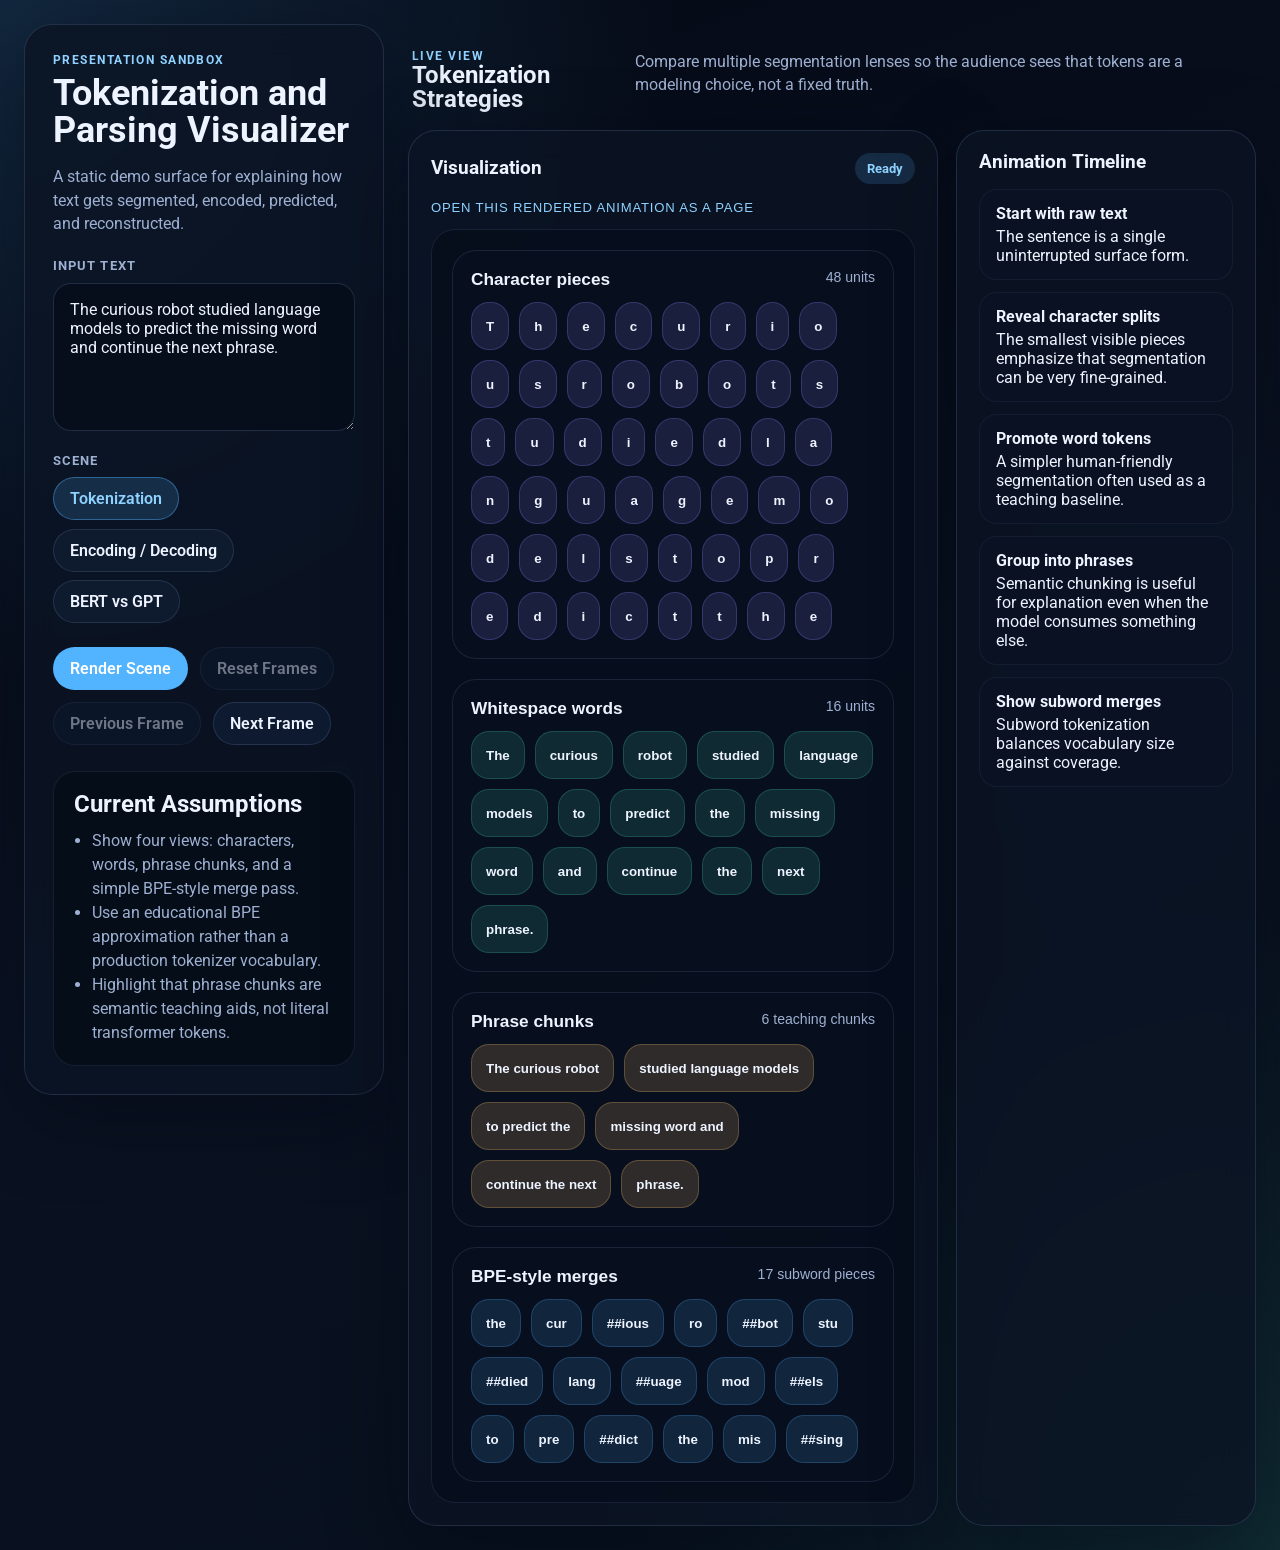
==== index.html @ 613c5dc3 "Build tokenization visualizer app" ====
<!DOCTYPE html>
<html lang="en">
  <head>
    <meta charset="UTF-8" />
    <meta name="viewport" content="width=device-width, initial-scale=1.0" />
    <title>Tokenization and Parsing Visualizer</title>
    <link rel="preconnect" href="https://fonts.googleapis.com" />
    <link rel="preconnect" href="https://fonts.gstatic.com" crossorigin />
    <link
      href="https://fonts.googleapis.com/css2?family=Roboto:wght@400;500;700&display=swap"
      rel="stylesheet"
    />
    <link rel="stylesheet" href="./styles.css" />
  </head>
  <body>
    <div class="page-shell">
      <aside class="control-panel">
        <div class="eyebrow">Presentation Sandbox</div>
        <h1>Tokenization and Parsing Visualizer</h1>
        <p class="lede">
          A static demo surface for explaining how text gets segmented, encoded,
          predicted, and reconstructed.
        </p>

        <label class="field">
          <span>Input text</span>
          <textarea id="sourceText" rows="6">
The curious robot studied language models to predict the missing word and continue the next phrase.</textarea
          >
        </label>

        <div class="field">
          <span>Scene</span>
          <div class="scene-tabs" id="sceneTabs"></div>
        </div>

        <div class="button-row">
          <button id="renderButton" class="button button-primary">Render Scene</button>
          <button id="resetButton" class="button">Reset Frames</button>
          <button id="prevFrameButton" class="button">Previous Frame</button>
          <button id="nextFrameButton" class="button">Next Frame</button>
        </div>

        <section class="assumption-card">
          <h2>Current Assumptions</h2>
          <ul id="assumptionList"></ul>
        </section>
      </aside>

      <main class="stage-panel">
        <header class="stage-header">
          <div>
            <div class="eyebrow">Live View</div>
            <h2 id="sceneTitle">Tokenization Strategies</h2>
          </div>
          <p id="sceneSubtitle" class="scene-subtitle"></p>
        </header>

        <section class="stage-grid">
          <div class="stage-card stage-card-large">
            <div class="card-header">
              <h3>Visualization</h3>
              <div id="stepBadge" class="step-badge">Ready</div>
            </div>
            <button id="visualizationLink" class="visualization-link" type="button">
              <span class="visualization-link-label">Open this rendered animation as a page</span>
              <div id="visualizationStage" class="visualization-stage"></div>
            </button>
          </div>

          <div class="stage-card">
            <div class="card-header">
              <h3>Animation Timeline</h3>
            </div>
            <ol id="timelineList" class="timeline-list"></ol>
          </div>
        </section>
      </main>
    </div>

    <script type="module" src="./src/app.js"></script>
  </body>
</html>
---- styles.css ----
:root {
  --bg: #09111f;
  --panel: rgba(11, 20, 36, 0.82);
  --panel-strong: #12213b;
  --panel-border: rgba(136, 167, 217, 0.18);
  --ink: #edf3ff;
  --muted: #9eb0d1;
  --accent: #52b3ff;
  --accent-soft: rgba(82, 179, 255, 0.16);
  --accent-strong: #8fd2ff;
  --teal: #46d1ba;
  --gold: #ffc86b;
  --violet: #8d89ff;
  --shadow: 0 24px 80px rgba(1, 7, 18, 0.45);
  --radius: 28px;
}

* {
  box-sizing: border-box;
}

body {
  margin: 0;
  min-height: 100vh;
  font-family: "Roboto", sans-serif;
  color: var(--ink);
  background:
    radial-gradient(circle at top left, rgba(82, 179, 255, 0.18), transparent 34%),
    radial-gradient(circle at bottom right, rgba(70, 209, 186, 0.14), transparent 32%),
    linear-gradient(160deg, #040914 0%, #0a1222 52%, #07101d 100%);
}

.page-shell {
  display: grid;
  grid-template-columns: minmax(300px, 360px) 1fr;
  gap: 24px;
  padding: 24px;
}

.control-panel,
.stage-card {
  background: var(--panel);
  backdrop-filter: blur(16px);
  border: 1px solid var(--panel-border);
  border-radius: var(--radius);
  box-shadow: var(--shadow);
}

.control-panel {
  padding: 28px;
  position: sticky;
  top: 24px;
  height: fit-content;
}

.eyebrow {
  text-transform: uppercase;
  letter-spacing: 0.12em;
  font-size: 0.75rem;
  font-weight: 700;
  color: var(--accent-strong);
}

h1,
h2,
h3 {
  margin: 0;
  font-family: "Roboto", sans-serif;
  line-height: 1.04;
}

h1 {
  font-size: clamp(2rem, 2.8vw, 3.1rem);
  margin-top: 8px;
}

.lede,
.scene-subtitle {
  color: var(--muted);
  font-size: 0.98rem;
  line-height: 1.5;
}

.field {
  display: grid;
  gap: 10px;
  margin-top: 22px;
}

.field span {
  font-size: 0.84rem;
  text-transform: uppercase;
  letter-spacing: 0.08em;
  color: var(--muted);
  font-weight: 700;
}

textarea,
input[type="range"] {
  width: 100%;
}

textarea {
  padding: 16px;
  border-radius: 18px;
  border: 1px solid rgba(136, 167, 217, 0.2);
  background: rgba(6, 14, 28, 0.88);
  color: var(--ink);
  font: inherit;
  resize: vertical;
}

.inline-fields {
  display: grid;
  grid-template-columns: 1fr 1fr;
  gap: 12px;
}

.inline-fields label {
  display: grid;
  gap: 10px;
}

.scene-tabs {
  display: flex;
  flex-wrap: wrap;
  gap: 8px;
}

.scene-tab,
.button {
  appearance: none;
  border: 1px solid rgba(136, 167, 217, 0.18);
  border-radius: 999px;
  padding: 11px 16px;
  font: inherit;
  font-weight: 600;
  cursor: pointer;
  transition:
    transform 140ms ease,
    background-color 140ms ease,
    border-color 140ms ease;
}

.scene-tab {
  background: rgba(15, 28, 50, 0.88);
  color: var(--ink);
}

.scene-tab.active,
.scene-tab:hover,
.button:hover {
  transform: translateY(-1px);
  border-color: rgba(82, 179, 255, 0.42);
}

.scene-tab.active {
  background: var(--accent-soft);
  color: var(--accent-strong);
}

.button-row {
  display: flex;
  flex-wrap: wrap;
  gap: 12px;
  margin-top: 24px;
}

.button {
  background: rgba(15, 28, 50, 0.92);
  color: var(--ink);
}

.button:disabled {
  opacity: 0.45;
  cursor: not-allowed;
  transform: none;
}

.button-primary {
  background: var(--accent);
  color: white;
  border-color: transparent;
}

.assumption-card {
  margin-top: 26px;
  padding: 20px;
  border-radius: 22px;
  background: rgba(4, 10, 20, 0.62);
  border: 1px solid rgba(136, 167, 217, 0.12);
}

.assumption-card ul {
  margin: 12px 0 0;
  padding-left: 18px;
  color: var(--muted);
  line-height: 1.5;
}

.stage-panel {
  display: grid;
  gap: 18px;
}

.stage-header {
  display: flex;
  align-items: end;
  justify-content: space-between;
  gap: 24px;
  padding: 10px 4px 0;
}

.stage-grid {
  display: grid;
  grid-template-columns: minmax(0, 1.7fr) minmax(300px, 0.8fr);
  gap: 18px;
}

.stage-card {
  padding: 22px;
  min-width: 0;
}

.card-header {
  display: flex;
  align-items: center;
  justify-content: space-between;
  gap: 12px;
  margin-bottom: 16px;
}

.visualization-link {
  display: grid;
  gap: 14px;
  width: 100%;
  padding: 0;
  border: 0;
  background: transparent;
  color: inherit;
  text-align: left;
  cursor: pointer;
}

.visualization-link:hover .visualization-stage {
  border-color: rgba(82, 179, 255, 0.26);
  background: rgba(10, 20, 38, 0.92);
}

.visualization-link-label {
  font-size: 0.82rem;
  letter-spacing: 0.06em;
  text-transform: uppercase;
  color: var(--accent-strong);
}

.step-badge {
  border-radius: 999px;
  padding: 8px 12px;
  font-size: 0.82rem;
  font-weight: 700;
  color: var(--accent-strong);
  background: var(--accent-soft);
}

.visualization-stage {
  display: grid;
  gap: 20px;
  align-content: start;
  padding: 20px;
  border-radius: 24px;
  border: 1px solid rgba(136, 167, 217, 0.12);
  background: rgba(6, 14, 28, 0.7);
}

.token-row,
.id-row,
.candidate-row,
.generation-row {
  display: flex;
  flex-wrap: wrap;
  gap: 10px;
}

.token-chip,
.id-chip,
.candidate-chip,
.generation-chip {
  border-radius: 18px;
  padding: 12px 14px;
  min-height: 48px;
  display: inline-flex;
  align-items: center;
  gap: 8px;
  font-weight: 600;
  border: 1px solid transparent;
  transition:
    transform 220ms ease,
    opacity 220ms ease,
    background-color 220ms ease,
    border-color 220ms ease;
}

.token-chip {
  background: rgba(70, 209, 186, 0.12);
  border-color: rgba(70, 209, 186, 0.22);
}

.token-chip.active,
.id-chip.active,
.candidate-chip.active,
.generation-chip.active {
  transform: translateY(-4px) scale(1.02);
  opacity: 1;
}

.token-chip.dim,
.id-chip.dim,
.candidate-chip.dim,
.generation-chip.dim {
  opacity: 0.42;
}

.token-chip[data-kind="char"] {
  background: rgba(141, 137, 255, 0.14);
  border-color: rgba(141, 137, 255, 0.24);
}

.token-chip[data-kind="word"] {
  background: rgba(70, 209, 186, 0.14);
}

.token-chip[data-kind="phrase"] {
  background: rgba(255, 200, 107, 0.16);
  border-color: rgba(255, 200, 107, 0.24);
}

.token-chip[data-kind="bpe"] {
  background: rgba(82, 179, 255, 0.14);
  border-color: rgba(82, 179, 255, 0.22);
}

.lane {
  display: grid;
  gap: 12px;
  padding: 18px;
  border-radius: 24px;
  background: rgba(8, 16, 31, 0.78);
  border: 1px solid rgba(136, 167, 217, 0.14);
}

.lane-header {
  display: flex;
  justify-content: space-between;
  gap: 12px;
}

.lane-title {
  font-size: 1.08rem;
  font-weight: 700;
}

.lane-meta {
  font-size: 0.88rem;
  color: var(--muted);
}

.mapping-grid {
  display: grid;
  grid-template-columns: repeat(auto-fit, minmax(150px, 1fr));
  gap: 12px;
}

.mapping-card {
  padding: 16px;
  border-radius: 20px;
  background: rgba(18, 33, 59, 0.7);
  border: 1px solid rgba(136, 167, 217, 0.12);
}

.mapping-card strong {
  display: block;
  font-size: 1.4rem;
}

.timeline-list {
  margin: 0;
  padding: 0;
  list-style: none;
  display: grid;
  gap: 12px;
}

.timeline-list li {
  padding: 14px 16px;
  border-radius: 18px;
  background: rgba(10, 19, 36, 0.82);
  border: 1px solid rgba(136, 167, 217, 0.08);
  cursor: pointer;
}

.timeline-list li.active {
  border-color: rgba(82, 179, 255, 0.28);
  background: var(--accent-soft);
}

.timeline-list li strong {
  display: block;
  margin-bottom: 4px;
}

.standalone-shell {
  max-width: 1200px;
  margin: 0 auto;
  padding: 24px;
}

.standalone-stage {
  margin-top: 20px;
}

@media (max-width: 1080px) {
  .page-shell,
  .stage-grid {
    grid-template-columns: 1fr;
  }

  .control-panel {
    position: static;
  }
}

@media (prefers-reduced-motion: reduce) {
  *,
  *::before,
  *::after {
    animation: none !important;
    transition: none !important;
    scroll-behavior: auto !important;
  }
}
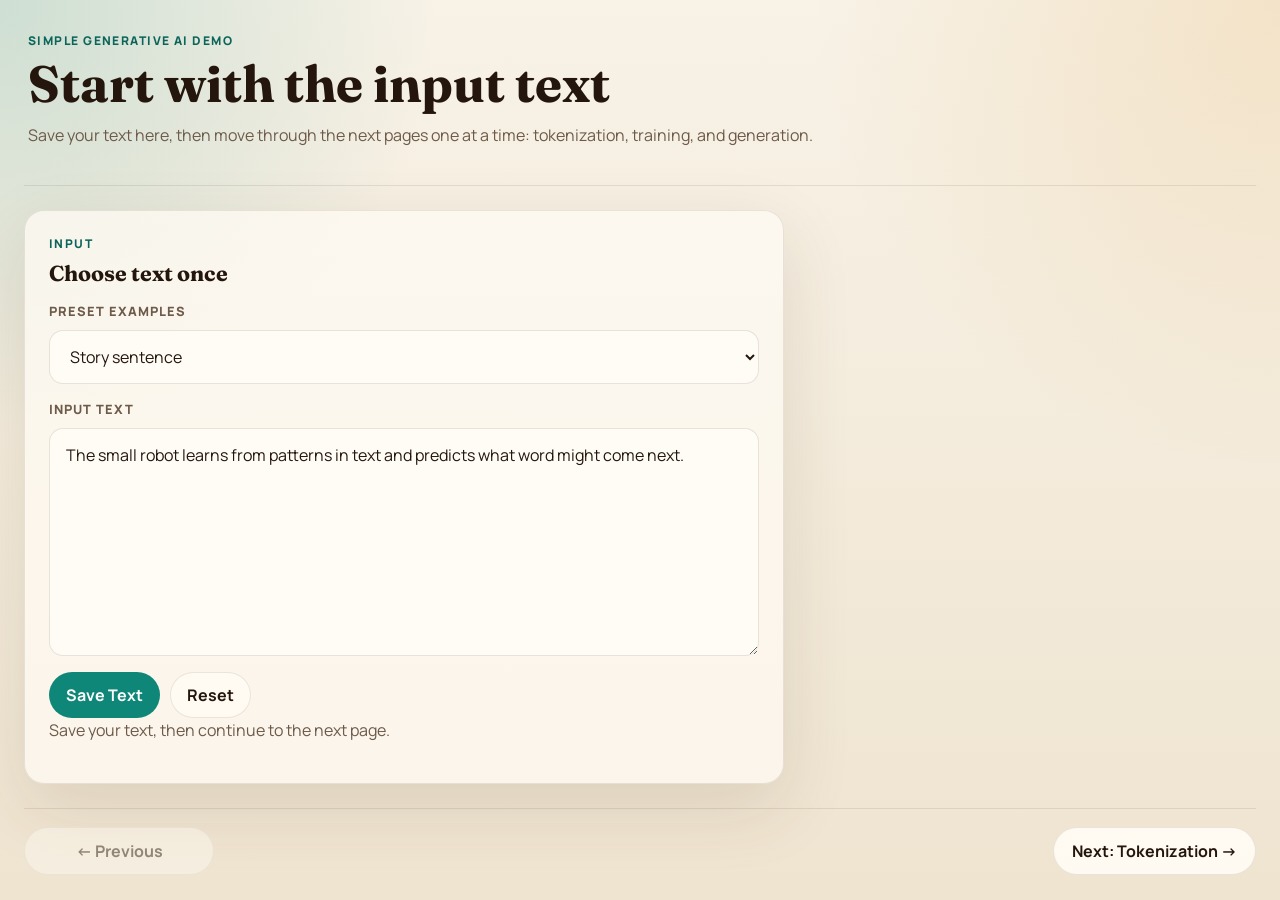
==== commit 63c5263b: "user flow updated" ====
--- a/index.html
+++ b/index.html
@@ -3,81 +3,66 @@
   <head>
     <meta charset="UTF-8" />
     <meta name="viewport" content="width=device-width, initial-scale=1.0" />
-    <title>Tokenization and Parsing Visualizer</title>
+    <title>Simple Generative AI Demo</title>
     <link rel="preconnect" href="https://fonts.googleapis.com" />
     <link rel="preconnect" href="https://fonts.gstatic.com" crossorigin />
     <link
-      href="https://fonts.googleapis.com/css2?family=Roboto:wght@400;500;700&display=swap"
+      href="https://fonts.googleapis.com/css2?family=Fraunces:opsz,wght@9..144,600;9..144,700&family=Manrope:wght@400;500;600;700;800&display=swap"
       rel="stylesheet"
     />
-    <link rel="stylesheet" href="./styles.css" />
+    <link rel="stylesheet" href="./style.css" />
   </head>
-  <body>
-    <div class="page-shell">
-      <aside class="control-panel">
-        <div class="eyebrow">Presentation Sandbox</div>
-        <h1>Tokenization and Parsing Visualizer</h1>
-        <p class="lede">
-          A static demo surface for explaining how text gets segmented, encoded,
-          predicted, and reconstructed.
+  <body data-page="home">
+    <div class="site-shell">
+      <header class="top-banner">
+        <p class="eyebrow">Simple Generative AI Demo</p>
+        <h1>Start with the input text</h1>
+        <p class="lead">
+          Save your text here, then move through the next pages one at a time:
+          tokenization, training, and generation.
         </p>
+      </header>
 
-        <label class="field">
-          <span>Input text</span>
-          <textarea id="sourceText" rows="6">
-The curious robot studied language models to predict the missing word and continue the next phrase.</textarea
-          >
-        </label>
-
-        <div class="field">
-          <span>Scene</span>
-          <div class="scene-tabs" id="sceneTabs"></div>
-        </div>
-
-        <div class="button-row">
-          <button id="renderButton" class="button button-primary">Render Scene</button>
-          <button id="resetButton" class="button">Reset Frames</button>
-          <button id="prevFrameButton" class="button">Previous Frame</button>
-          <button id="nextFrameButton" class="button">Next Frame</button>
-        </div>
-
-        <section class="assumption-card">
-          <h2>Current Assumptions</h2>
-          <ul id="assumptionList"></ul>
-        </section>
-      </aside>
-
-      <main class="stage-panel">
-        <header class="stage-header">
-          <div>
-            <div class="eyebrow">Live View</div>
-            <h2 id="sceneTitle">Tokenization Strategies</h2>
-          </div>
-          <p id="sceneSubtitle" class="scene-subtitle"></p>
-        </header>
-
-        <section class="stage-grid">
-          <div class="stage-card stage-card-large">
-            <div class="card-header">
-              <h3>Visualization</h3>
-              <div id="stepBadge" class="step-badge">Ready</div>
-            </div>
-            <button id="visualizationLink" class="visualization-link" type="button">
-              <span class="visualization-link-label">Open this rendered animation as a page</span>
-              <div id="visualizationStage" class="visualization-stage"></div>
-            </button>
+      <main class="home-single">
+        <section class="panel-flat control-card">
+          <div class="section-head">
+            <p class="eyebrow">Input</p>
+            <h2>Choose text once</h2>
           </div>
 
-          <div class="stage-card">
-            <div class="card-header">
-              <h3>Animation Timeline</h3>
-            </div>
-            <ol id="timelineList" class="timeline-list"></ol>
+          <label class="field">
+            <span>Preset examples</span>
+            <select id="presetSelect">
+              <option value="story">Story sentence</option>
+              <option value="science">Science sentence</option>
+              <option value="chat">Chat example</option>
+              <option value="poetry">Poetry line</option>
+              <option value="code">Code description</option>
+            </select>
+          </label>
+
+          <label class="field">
+            <span>Input text</span>
+            <textarea id="inputText" rows="8"></textarea>
+          </label>
+
+          <div class="button-row">
+            <button id="saveTextButton" class="button primary" type="button">Save Text</button>
+            <button id="resetTextButton" class="button secondary" type="button">Reset</button>
           </div>
+
+          <p class="helper-text" id="saveStatus">
+            Save your text, then continue to the next page.
+          </p>
         </section>
       </main>
+
+      <nav class="pager-nav">
+        <span class="pager-link disabled" aria-hidden="true">← Previous</span>
+        <a class="pager-link" href="./tokenization.html">Next: Tokenization →</a>
+      </nav>
     </div>
 
-    <script type="module" src="./src/app.js"></script>
+    <script src="./script.js"></script>
   </body>
 </html>
--- a/style.css
+++ b/style.css
@@ -0,0 +1,681 @@
+:root {
+  --bg: #f4eee1;
+  --surface: rgba(255, 251, 244, 0.82);
+  --surface-strong: #fffaf1;
+  --ink: #24160d;
+  --muted: #6d5a49;
+  --line: rgba(92, 68, 43, 0.12);
+  --accent: #0f8778;
+  --accent-soft: rgba(15, 135, 120, 0.12);
+  --accent-strong: #0c655a;
+  --gold: #dda03e;
+  --sky: #7797ff;
+  --rose: #cf755f;
+  --shadow: 0 24px 70px rgba(70, 48, 25, 0.12);
+  --radius-xl: 28px;
+  --radius-lg: 20px;
+  --radius-md: 14px;
+}
+
+* {
+  box-sizing: border-box;
+}
+
+body {
+  margin: 0;
+  min-height: 100vh;
+  font-family: "Manrope", sans-serif;
+  color: var(--ink);
+  background:
+    radial-gradient(circle at top left, rgba(15, 135, 120, 0.18), transparent 28%),
+    radial-gradient(circle at top right, rgba(221, 160, 62, 0.18), transparent 30%),
+    linear-gradient(180deg, #f8f2e7 0%, #efe4d0 100%);
+}
+
+button,
+input,
+select,
+textarea {
+  font: inherit;
+}
+
+a {
+  color: inherit;
+  text-decoration: none;
+}
+
+h1,
+h2,
+h3 {
+  font-family: "Fraunces", serif;
+}
+
+h1,
+h2,
+h3,
+p {
+  margin-top: 0;
+}
+
+.site-shell {
+  max-width: 1380px;
+  margin: 0 auto;
+  padding: 24px;
+}
+
+.panel-flat {
+  border: 1px solid var(--line);
+  border-radius: 20px;
+  background: rgba(255, 251, 244, 0.72);
+  box-shadow: var(--shadow);
+}
+
+.top-banner {
+  margin-bottom: 24px;
+  padding: 8px 4px 20px;
+  border-bottom: 1px solid rgba(92, 68, 43, 0.12);
+}
+
+.eyebrow {
+  margin-bottom: 10px;
+  text-transform: uppercase;
+  letter-spacing: 0.12em;
+  font-size: 0.75rem;
+  font-weight: 800;
+  color: var(--accent-strong);
+}
+
+h1 {
+  font-size: clamp(2.2rem, 4vw, 4.3rem);
+  line-height: 0.98;
+  margin-bottom: 14px;
+}
+
+h2 {
+  font-size: 1.35rem;
+  line-height: 1.1;
+  margin-bottom: 0;
+}
+
+.lead,
+.helper-text,
+.meaning-box p {
+  color: var(--muted);
+  line-height: 1.6;
+}
+
+.compact-lead {
+  margin-bottom: 16px;
+}
+
+.chip {
+  display: inline-flex;
+  align-items: center;
+  justify-content: center;
+  padding: 10px 14px;
+  border-radius: 999px;
+  background: var(--accent-soft);
+  color: var(--accent-strong);
+  font-weight: 700;
+}
+
+.chip.subtle {
+  background: rgba(92, 68, 43, 0.08);
+  color: var(--muted);
+}
+
+.home-grid,
+.home-single,
+.phase-layout {
+  display: grid;
+  gap: 24px;
+}
+
+.home-single {
+  max-width: 760px;
+}
+
+.phase-layout {
+  grid-template-columns: minmax(300px, 380px) minmax(0, 1fr);
+  align-items: start;
+}
+
+.control-card,
+.sidebar-card,
+.explanation-card,
+.stage-card {
+  padding: 24px;
+}
+
+.sidebar-card {
+  position: sticky;
+  top: 20px;
+}
+
+.panel-block + .panel-block {
+  margin-top: 24px;
+  padding-top: 24px;
+  border-top: 1px solid var(--line);
+}
+
+.section-head {
+  margin-bottom: 16px;
+}
+
+.field {
+  display: grid;
+  gap: 10px;
+  margin-bottom: 16px;
+}
+
+.field.compact {
+  margin-bottom: 14px;
+}
+
+.field span,
+.field-head span {
+  font-size: 0.8rem;
+  text-transform: uppercase;
+  letter-spacing: 0.08em;
+  color: var(--muted);
+  font-weight: 800;
+}
+
+.field-head {
+  display: flex;
+  align-items: center;
+  justify-content: space-between;
+  gap: 12px;
+}
+
+textarea,
+select,
+input[type="range"] {
+  width: 100%;
+}
+
+textarea,
+select {
+  padding: 14px 16px;
+  border-radius: var(--radius-md);
+  border: 1px solid rgba(92, 68, 43, 0.14);
+  background: rgba(255, 252, 247, 0.94);
+  color: var(--ink);
+}
+
+textarea {
+  resize: vertical;
+  min-height: 150px;
+  line-height: 1.55;
+}
+
+input[type="range"] {
+  accent-color: var(--accent);
+}
+
+.button-row,
+.button-grid,
+.speed-buttons,
+.status-group,
+.token-grid,
+.generation-row,
+.candidate-list,
+.legend-row {
+  display: flex;
+  flex-wrap: wrap;
+  gap: 10px;
+}
+
+.button-grid {
+  display: grid;
+  grid-template-columns: repeat(2, minmax(0, 1fr));
+}
+
+.button,
+.speed-button,
+.pager-link {
+  border-radius: 999px;
+  transition:
+    transform 150ms ease,
+    background-color 150ms ease,
+    border-color 150ms ease;
+}
+
+.button,
+.speed-button {
+  appearance: none;
+  border: 1px solid transparent;
+  cursor: pointer;
+  padding: 11px 16px;
+  font-weight: 700;
+}
+
+.button:hover,
+.speed-button:hover,
+.pager-link:hover {
+  transform: translateY(-1px);
+}
+
+.primary {
+  background: var(--accent);
+  color: white;
+}
+
+.secondary,
+.speed-button,
+.pager-link {
+  background: rgba(255, 251, 244, 0.94);
+  border: 1px solid rgba(92, 68, 43, 0.12);
+  color: var(--ink);
+}
+
+.speed-button.active {
+  background: var(--accent-soft);
+  border-color: rgba(15, 135, 120, 0.28);
+  color: var(--accent-strong);
+}
+
+.tip-box,
+.meaning-box,
+.empty-state,
+.stats-grid .stat,
+.metric,
+.weight-item {
+  border-radius: 18px;
+  background: rgba(255, 250, 242, 0.95);
+  border: 1px solid rgba(92, 68, 43, 0.09);
+}
+
+.tip-box,
+.meaning-box {
+  padding: 16px 18px;
+}
+
+.main-stack {
+  display: grid;
+  gap: 18px;
+}
+
+.status-row,
+.stage-head {
+  display: flex;
+  align-items: start;
+  justify-content: space-between;
+  gap: 20px;
+}
+
+.progress-bar {
+  width: 100%;
+  height: 10px;
+  border-radius: 999px;
+  background: rgba(92, 68, 43, 0.1);
+  overflow: hidden;
+}
+
+.progress-fill {
+  width: 0;
+  height: 100%;
+  background: linear-gradient(90deg, var(--accent), var(--gold));
+  transition: width 160ms ease;
+}
+
+.phase-canvas {
+  margin-top: 18px;
+  min-height: 620px;
+  padding: 20px;
+  border-radius: 24px;
+  background: linear-gradient(180deg, rgba(255, 252, 247, 0.92), rgba(250, 243, 229, 0.92));
+  border: 1px solid rgba(92, 68, 43, 0.1);
+}
+
+.canvas-stack {
+  display: grid;
+  gap: 18px;
+}
+
+.metric-grid,
+.stats-grid,
+.weight-grid {
+  display: grid;
+  gap: 12px;
+}
+
+.metric-grid,
+.stats-grid {
+  grid-template-columns: repeat(3, minmax(0, 1fr));
+}
+
+.weight-grid {
+  grid-template-columns: repeat(3, minmax(0, 1fr));
+}
+
+.metric,
+.stats-grid .stat,
+.weight-item {
+  padding: 14px;
+}
+
+.label {
+  display: block;
+  margin-bottom: 8px;
+  font-size: 0.76rem;
+  text-transform: uppercase;
+  letter-spacing: 0.08em;
+  color: var(--muted);
+  font-weight: 800;
+}
+
+.value {
+  font-size: 1rem;
+  font-weight: 800;
+}
+
+.visual-card {
+  padding: 18px;
+  border-radius: 22px;
+  background: rgba(255, 255, 255, 0.72);
+  border: 1px solid rgba(92, 68, 43, 0.09);
+}
+
+.card-head {
+  display: flex;
+  align-items: center;
+  justify-content: space-between;
+  gap: 12px;
+  margin-bottom: 14px;
+}
+
+.original-text {
+  padding: 18px;
+  border-radius: 18px;
+  background: rgba(15, 135, 120, 0.08);
+  line-height: 1.7;
+}
+
+.source-part,
+.token-card,
+.candidate-item,
+.legend-chip {
+  border-radius: 16px;
+  border: 1px solid rgba(92, 68, 43, 0.1);
+  background: rgba(255, 252, 247, 0.95);
+}
+
+.source-part {
+  display: inline-block;
+  padding: 8px 10px;
+  margin: 0 6px 6px 0;
+}
+
+.source-part.active {
+  background: rgba(119, 151, 255, 0.18);
+  border-color: rgba(119, 151, 255, 0.32);
+}
+
+.token-card {
+  min-width: 86px;
+  padding: 14px 12px;
+}
+
+.token-card.active {
+  background: rgba(15, 135, 120, 0.1);
+  border-color: rgba(15, 135, 120, 0.32);
+}
+
+.token-card.context {
+  background: rgba(119, 151, 255, 0.1);
+}
+
+.token-card.generated {
+  background: rgba(221, 160, 62, 0.14);
+}
+
+.vocab-table {
+  width: 100%;
+  border-collapse: collapse;
+}
+
+.vocab-table th,
+.vocab-table td {
+  padding: 10px 12px;
+  text-align: left;
+  border-bottom: 1px solid rgba(92, 68, 43, 0.08);
+}
+
+.vocab-table th {
+  color: var(--muted);
+  font-size: 0.8rem;
+  text-transform: uppercase;
+  letter-spacing: 0.08em;
+}
+
+.network-board {
+  position: relative;
+  min-height: 340px;
+  border-radius: 22px;
+  overflow: hidden;
+  background: linear-gradient(180deg, rgba(255, 250, 242, 0.9), rgba(253, 244, 228, 0.95));
+}
+
+.network-svg {
+  position: absolute;
+  inset: 0;
+  width: 100%;
+  height: 100%;
+}
+
+.connection {
+  stroke: rgba(92, 68, 43, 0.24);
+  stroke-width: 2;
+}
+
+.connection.forward {
+  stroke: rgba(15, 135, 120, 0.8);
+  stroke-width: 4;
+}
+
+.connection.backward {
+  stroke: rgba(207, 117, 95, 0.82);
+  stroke-width: 4;
+}
+
+.node-layer {
+  position: absolute;
+  top: 26px;
+  bottom: 26px;
+  width: 140px;
+  display: flex;
+  flex-direction: column;
+  justify-content: space-evenly;
+  align-items: center;
+}
+
+.node-layer.input {
+  left: 44px;
+}
+
+.node-layer.hidden {
+  left: calc(50% - 70px);
+}
+
+.node-layer.output {
+  right: 44px;
+}
+
+.node {
+  width: 86px;
+  height: 86px;
+  border-radius: 50%;
+  display: grid;
+  place-items: center;
+  text-align: center;
+  padding: 8px;
+  border: 2px solid rgba(92, 68, 43, 0.12);
+  background: rgba(255, 252, 247, 0.95);
+}
+
+.node.active {
+  background: rgba(15, 135, 120, 0.12);
+  border-color: rgba(15, 135, 120, 0.34);
+}
+
+.node.expected {
+  background: rgba(221, 160, 62, 0.16);
+  border-color: rgba(221, 160, 62, 0.36);
+}
+
+.node.predicted {
+  background: rgba(119, 151, 255, 0.16);
+  border-color: rgba(119, 151, 255, 0.34);
+}
+
+.node-label {
+  display: block;
+  font-size: 0.72rem;
+  color: var(--muted);
+}
+
+.node-value {
+  display: block;
+  margin-top: 4px;
+  font-weight: 800;
+}
+
+.candidate-item {
+  flex: 1 1 180px;
+  padding: 14px;
+}
+
+.candidate-item.active {
+  background: rgba(15, 135, 120, 0.1);
+  border-color: rgba(15, 135, 120, 0.34);
+}
+
+.candidate-top {
+  display: flex;
+  align-items: center;
+  justify-content: space-between;
+  gap: 10px;
+  margin-bottom: 10px;
+}
+
+.candidate-bar {
+  height: 10px;
+  border-radius: 999px;
+  background: rgba(92, 68, 43, 0.08);
+  overflow: hidden;
+}
+
+.candidate-bar span {
+  display: block;
+  height: 100%;
+  background: linear-gradient(90deg, var(--sky), var(--accent));
+}
+
+.legend-chip {
+  display: inline-flex;
+  align-items: center;
+  gap: 8px;
+  padding: 10px 12px;
+}
+
+.legend-dot {
+  width: 12px;
+  height: 12px;
+  border-radius: 50%;
+}
+
+.toggle-row {
+  display: flex;
+  align-items: center;
+  gap: 10px;
+  color: var(--muted);
+}
+
+.empty-state {
+  min-height: 520px;
+  display: grid;
+  place-items: center;
+  text-align: center;
+  padding: 32px;
+  color: var(--muted);
+}
+
+.pager-nav {
+  display: flex;
+  align-items: center;
+  justify-content: space-between;
+  gap: 16px;
+  margin-top: 24px;
+  padding-top: 18px;
+  border-top: 1px solid rgba(92, 68, 43, 0.12);
+}
+
+.pager-link {
+  display: inline-flex;
+  align-items: center;
+  justify-content: center;
+  min-width: 190px;
+  padding: 12px 18px;
+  font-weight: 700;
+}
+
+.pager-link.disabled {
+  opacity: 0.45;
+}
+
+@media (max-width: 1100px) {
+  .home-grid,
+  .home-single,
+  .phase-layout {
+    grid-template-columns: 1fr;
+  }
+
+  .sidebar-card {
+    position: static;
+  }
+}
+
+@media (max-width: 820px) {
+  .site-shell {
+    padding: 18px;
+  }
+
+  .pager-nav {
+    flex-direction: column;
+    align-items: stretch;
+  }
+
+  .status-row,
+  .stage-head {
+    flex-direction: column;
+  }
+
+  .metric-grid,
+  .stats-grid,
+  .weight-grid {
+    grid-template-columns: 1fr;
+  }
+
+  .node-layer {
+    width: 100px;
+  }
+
+  .node-layer.input {
+    left: 12px;
+  }
+
+  .node-layer.hidden {
+    left: calc(50% - 50px);
+  }
+
+  .node-layer.output {
+    right: 12px;
+  }
+
+  .node {
+    width: 64px;
+    height: 64px;
+    font-size: 0.84rem;
+  }
+}
